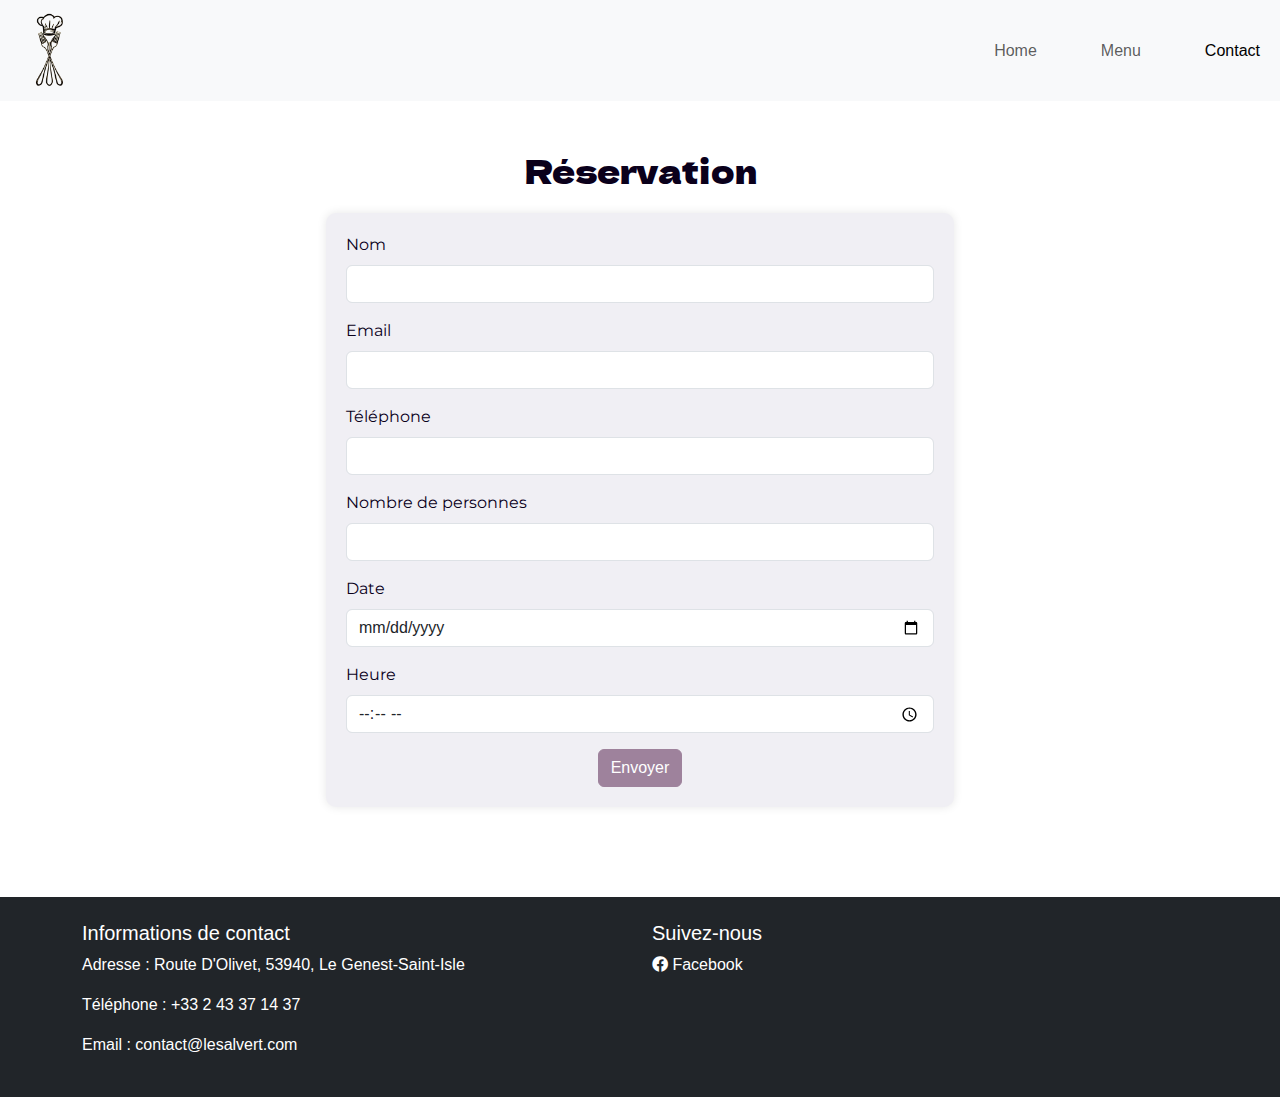
==== contact.html @ b1f61372 "contact page" ====
<!DOCTYPE html>
<html lang="fr">

<head>
    <meta charset="UTF-8">
    <meta name="viewport" content="width=device-width, initial-scale=1.0">
    <link rel="preconnect" href="https://fonts.googleapis.com">
    <link rel="preconnect" href="https://fonts.gstatic.com" crossorigin>
    <link
        href="https://fonts.googleapis.com/css2?family=Dela+Gothic+One&family=Montserrat:ital,wght@0,100..900;1,100..900&display=swap"
        rel="stylesheet">
    <title>Restaurant</title>
    <!-- Bootstrap CSS -->
    <link href="https://cdn.jsdelivr.net/npm/bootstrap@5.3.2/dist/css/bootstrap.min.css" rel="stylesheet">
    <!-- Bootstrap JavaScript Bundle with Popper -->
    <script src="https://cdn.jsdelivr.net/npm/bootstrap@5.3.2/dist/js/bootstrap.bundle.min.js"></script>
    <!-- Font Awesome -->
    <link rel="stylesheet" href="https://cdnjs.cloudflare.com/ajax/libs/font-awesome/5.15.4/css/all.min.css">
    <!-- CSS -->
    <link rel="stylesheet" href="contact.css">

</head>

<body>


    <nav class="navbar navbar-expand-lg bg-body-tertiary">
        <div class="container-fluid">
            <a class="navbar-brand" href="home.html"><img src="/Img/icon.png" alt="Logo" width="75" height="75"></a>
            <button class="navbar-toggler" type="button" data-bs-toggle="collapse"
                data-bs-target="#navbarSupportedContent" aria-controls="navbarSupportedContent" aria-expanded="false"
                aria-label="Toggle navigation">
                <span class="navbar-toggler-icon"></span>
            </button>
            <div class="collapse navbar-collapse" id="navbarSupportedContent">
                <ul class="navbar-nav d-flex justify-content-end w-100 gap-5 text-center">
                    <li class="nav-item">
                        <a class="nav-link " aria-current="page" href="home.html">Home</a>
                    </li>
                    <li class="nav-item">
                        <a class="nav-link " aria-current="page" href="menu.html">Menu</a>
                    </li>
                    <li class="nav-item">
                        <a class="nav-link active" aria-current="page" href="contact.html">Contact</a>
                    </li>


                </ul>
            </div>
        </div>
    </nav>

    <main>

        <div class="row justify-content-center">
            <div class="col-md-6">
                <h2 class="text-center mb-4">Réservation</h2>
                <form id="reservationForm">
                    <div class="mb-3">
                        <label for="nom" class="form-label">Nom</label>
                        <input type="text" class="form-control" id="nom" required>
                    </div>
                    <div class="mb-3">
                        <label for="email" class="form-label">Email</label>
                        <input type="email" class="form-control" id="email" required>
                    </div>
                    <div class="mb-3">
                        <label for="telephone" class="form-label">Téléphone</label>
                        <input type="tel" class="form-control" id="telephone" required>
                    </div>
                    <div class="mb-3">
                        <label for="nombrePersonnes" class="form-label">Nombre de personnes</label>
                        <input type="number" class="form-control" id="nombrePersonnes" min="1" required>
                    </div>
                    <div class="mb-3">
                        <label for="date" class="form-label">Date</label>
                        <input type="date" class="form-control" id="date" required>
                    </div>
                    <div class="mb-3">
                        <label for="heure" class="form-label">Heure</label>
                        <input type="time" class="form-control" id="heure" required>
                    </div>
                    <div class="text-center">
                        <button type="submit" class="btn btn-primary">Envoyer</button>
                    </div>
                </form>
            </div>
        </div>

        

        <footer class="bg-dark text-white py-4">
            <div class="container">
                <div class="row">
                    <div class="col-md-6">
                        <h5>Informations de contact</h5>
                        <p>Adresse : Route D'Olivet, 53940, Le Genest-Saint-Isle</p>
                        <p>Téléphone : +33 2 43 37 14 37</p>
                        <p>Email : contact@lesalvert.com</p>
                    </div>
                    <div class="col-md-6 text-md-right">
                        <h5>Suivez-nous</h5>
                        <a href="https://www.facebook.com/restaurantlesalvert" class="text-white mr-3"><i
                                class="fab fa-facebook"></i> Facebook</a>
                    </div>
                </div>
            </div>
        </footer>
    </main>
</body>

<!-- JavaScript -->
<script src="contact.js"></script>

</html>
---- contact.css ----
:root {
    --primary-color: #0A001B;
    --secondary-color: #F0EFF4;
    --third-color: #9E829C;
    --primary-font: "Dela Gothic One", serif;
    --secondary-font: "Montserrat", sans-serif;
}

body, html {
    font-family: Arial, sans-serif;
}

.bg-cover {
    background-size: cover;
    background-position: center;
    color: white;
    text-shadow: 2px 2px 4px rgba(0, 0, 0, 0.5);
}

main {
    margin-top: 50px;
}

h2 {
    font-family: var(--primary-font);
    color: var(--primary-color);
}

form {
    background-color: var(--secondary-color);
    padding: 20px;
    border-radius: 10px;
    box-shadow: 0 0 10px rgba(0, 0, 0, 0.1);
}

.form-label {
    font-family: var(--secondary-font);
    color: var(--primary-color);
}

.btn-primary {
    background-color: var(--third-color);
    border-color: var(--third-color);
}

.btn-primary:hover {
    background-color: darken(var(--third-color), 10%);
    border-color: darken(var(--third-color), 10%);
}


footer {
    margin-top: 10vh;
    background-color: #343a40;
}

footer a {
    color: white;
    text-decoration: none;
}

footer a:hover {
    text-decoration: underline;
}
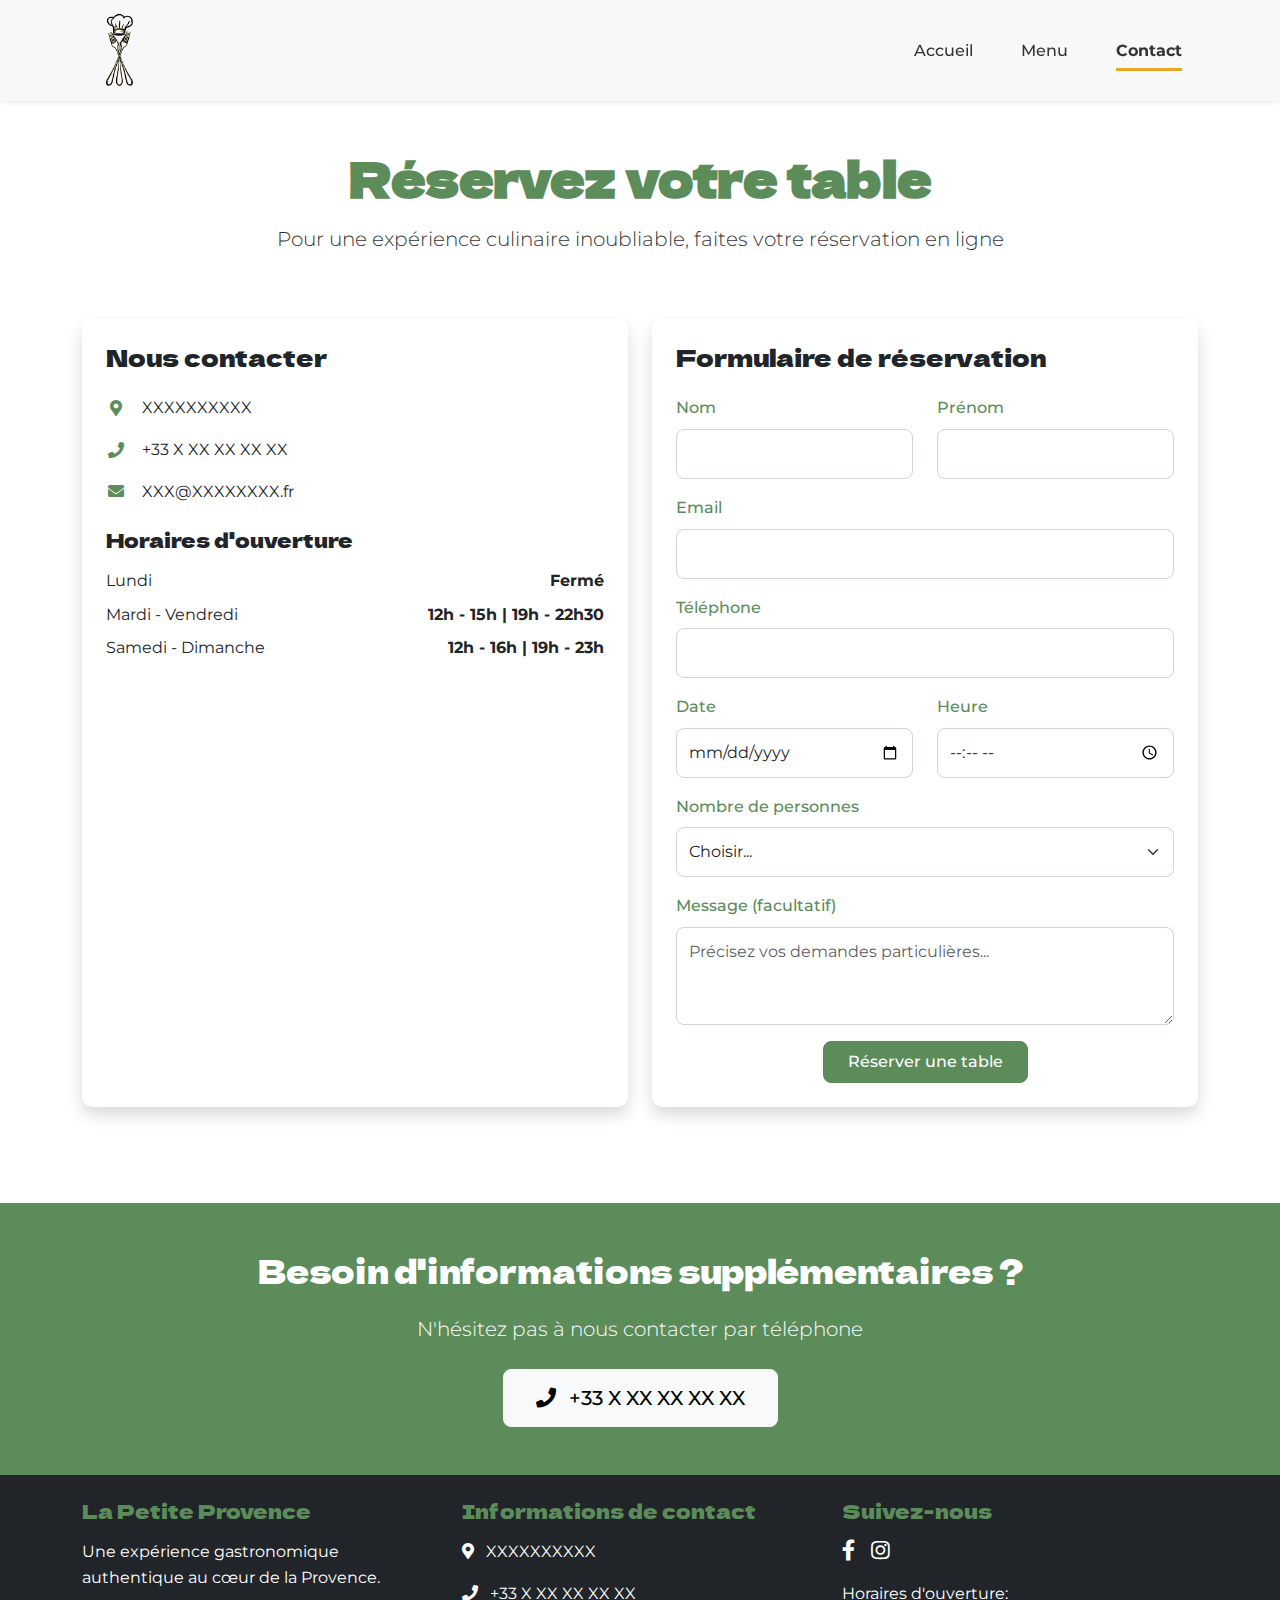
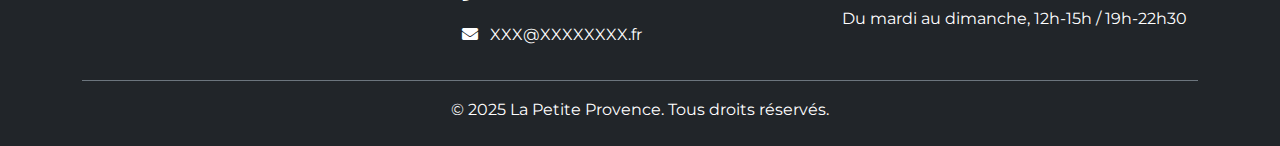
==== commit 70f4990a: "remove unused CSS files and add animation functionality" ====
--- a/contact.html
+++ b/contact.html
@@ -9,7 +9,7 @@
     <link
         href="https://fonts.googleapis.com/css2?family=Dela+Gothic+One&family=Montserrat:ital,wght@0,100..900;1,100..900&display=swap"
         rel="stylesheet">
-    <title>Restaurant</title>
+    <title>La Petite Provence - Contact</title>
     <!-- Bootstrap CSS -->
     <link href="https://cdn.jsdelivr.net/npm/bootstrap@5.3.2/dist/css/bootstrap.min.css" rel="stylesheet">
     <!-- Bootstrap JavaScript Bundle with Popper -->
@@ -17,99 +17,188 @@
     <!-- Font Awesome -->
     <link rel="stylesheet" href="https://cdnjs.cloudflare.com/ajax/libs/font-awesome/5.15.4/css/all.min.css">
     <!-- CSS -->
-    <link rel="stylesheet" href="contact.css">
-
+    <link rel="stylesheet" href="styles.css">
 </head>
 
 <body>
-
-
-    <nav class="navbar navbar-expand-lg bg-body-tertiary">
-        <div class="container-fluid">
-            <a class="navbar-brand" href="home.html"><img src="/Img/icon.png" alt="Logo" width="75" height="75"></a>
+    <nav class="navbar navbar-expand-lg navbar-light bg-light sticky-top shadow-sm">
+        <div class="container">
+            <a class="navbar-brand" href="index.html"><img src="/Img/icon.png" alt="Logo" width="75" height="75"></a>
             <button class="navbar-toggler" type="button" data-bs-toggle="collapse"
                 data-bs-target="#navbarSupportedContent" aria-controls="navbarSupportedContent" aria-expanded="false"
                 aria-label="Toggle navigation">
                 <span class="navbar-toggler-icon"></span>
             </button>
             <div class="collapse navbar-collapse" id="navbarSupportedContent">
-                <ul class="navbar-nav d-flex justify-content-end w-100 gap-5 text-center">
+                <ul class="navbar-nav ms-auto mb-2 mb-lg-0 gap-3">
                     <li class="nav-item">
-                        <a class="nav-link " aria-current="page" href="home.html">Home</a>
+                        <a class="nav-link" href="index.html">Accueil</a>
                     </li>
                     <li class="nav-item">
-                        <a class="nav-link " aria-current="page" href="menu.html">Menu</a>
+                        <a class="nav-link" href="menu.html">Menu</a>
                     </li>
                     <li class="nav-item">
-                        <a class="nav-link active" aria-current="page" href="contact.html">Contact</a>
+                        <a class="nav-link active fw-bold" aria-current="page" href="contact.html">Contact</a>
                     </li>
-
-
                 </ul>
             </div>
         </div>
     </nav>
 
     <main>
-
-        <div class="row justify-content-center">
-            <div class="col-md-6">
-                <h2 class="text-center mb-4">Réservation</h2>
-                <form id="reservationForm">
-                    <div class="mb-3">
-                        <label for="nom" class="form-label">Nom</label>
-                        <input type="text" class="form-control" id="nom" required>
-                    </div>
-                    <div class="mb-3">
-                        <label for="email" class="form-label">Email</label>
-                        <input type="email" class="form-control" id="email" required>
-                    </div>
-                    <div class="mb-3">
-                        <label for="telephone" class="form-label">Téléphone</label>
-                        <input type="tel" class="form-control" id="telephone" required>
-                    </div>
-                    <div class="mb-3">
-                        <label for="nombrePersonnes" class="form-label">Nombre de personnes</label>
-                        <input type="number" class="form-control" id="nombrePersonnes" min="1" required>
-                    </div>
-                    <div class="mb-3">
-                        <label for="date" class="form-label">Date</label>
-                        <input type="date" class="form-control" id="date" required>
-                    </div>
-                    <div class="mb-3">
-                        <label for="heure" class="form-label">Heure</label>
-                        <input type="time" class="form-control" id="heure" required>
-                    </div>
-                    <div class="text-center">
-                        <button type="submit" class="btn btn-primary">Envoyer</button>
-                    </div>
-                </form>
+        <div class="container py-5">
+            <div class="row mb-5 justify-content-center">
+                <div class="col-lg-8 text-center">
+                    <h1 class="display-5 fw-bold mb-3">Réservez votre table</h1>
+                    <p class="lead">Pour une expérience culinaire inoubliable, faites votre réservation en ligne</p>
+                </div>
+            </div>
+
+            <div class="row mb-5">
+                <div class="col-lg-6 mb-4 mb-lg-0">
+                    <div class="card border-0 shadow h-100">
+                        <div class="card-body p-4">
+                            <h2 class="h4 mb-4">Nous contacter</h2>
+                            <ul class="list-unstyled">
+                                <li class="mb-3 d-flex align-items-center">
+                                    <i class="fas fa-map-marker-alt text-primary me-3 fa-fw"></i>
+                                    <span>XXXXXXXXXX</span>
+                                </li>
+                                <li class="mb-3 d-flex align-items-center">
+                                    <i class="fas fa-phone text-primary me-3 fa-fw"></i>
+                                    <span>+33 X XX XX XX XX</span>
+                                </li>
+                                <li class="mb-3 d-flex align-items-center">
+                                    <i class="fas fa-envelope text-primary me-3 fa-fw"></i>
+                                    <span>XXX@XXXXXXXX.fr</span>
+                                </li>
+                            </ul>
+                            
+                            <h3 class="h5 mb-3 mt-4">Horaires d'ouverture</h3>
+                            <ul class="list-unstyled">
+                                <li class="mb-2 d-flex justify-content-between">
+                                    <span>Lundi</span>
+                                    <span class="fw-bold">Fermé</span>
+                                </li>
+                                <li class="mb-2 d-flex justify-content-between">
+                                    <span>Mardi - Vendredi</span>
+                                    <span class="fw-bold">12h - 15h | 19h - 22h30</span>
+                                </li>
+                                <li class="mb-2 d-flex justify-content-between">
+                                    <span>Samedi - Dimanche</span>
+                                    <span class="fw-bold">12h - 16h | 19h - 23h</span>
+                                </li>
+                            </ul>
+                            
+                            <div class="mt-4">
+                                <iframe src="https://www.google.com/maps/embed?pb=!1m18!1m12!1m3!1d2890.8842706758356!2d5.447183315048697!3d43.52963566780557!2m3!1f0!2f0!3f0!3m2!1i1024!2i768!4f13.1!3m3!1m2!1s0x12c98da304b91259%3A0x5cb953bec8b9ea11!2sAix-en-Provence%2C%20France!5e0!3m2!1sfr!2sfr!4v1617273845268!5m2!1sfr!2sfr" width="100%" height="200" style="border:0;" allowfullscreen="" loading="lazy"></iframe>
+                            </div>
+                        </div>
+                    </div>
+                </div>
+                
+                <div class="col-lg-6">
+                    <div class="card border-0 shadow">
+                        <div class="card-body p-4">
+                            <h2 class="h4 mb-4">Formulaire de réservation</h2>
+                            <form id="reservationForm">
+                                <div class="row">
+                                    <div class="col-md-6 mb-3">
+                                        <label for="nom" class="form-label">Nom</label>
+                                        <input type="text" class="form-control" id="nom" required>
+                                    </div>
+                                    <div class="col-md-6 mb-3">
+                                        <label for="prenom" class="form-label">Prénom</label>
+                                        <input type="text" class="form-control" id="prenom" required>
+                                    </div>
+                                </div>
+                                <div class="mb-3">
+                                    <label for="email" class="form-label">Email</label>
+                                    <input type="email" class="form-control" id="email" required>
+                                </div>
+                                <div class="mb-3">
+                                    <label for="telephone" class="form-label">Téléphone</label>
+                                    <input type="tel" class="form-control" id="telephone" required>
+                                </div>
+                                <div class="row">
+                                    <div class="col-md-6 mb-3">
+                                        <label for="date" class="form-label">Date</label>
+                                        <input type="date" class="form-control" id="date" required>
+                                    </div>
+                                    <div class="col-md-6 mb-3">
+                                        <label for="heure" class="form-label">Heure</label>
+                                        <input type="time" class="form-control" id="heure" required>
+                                    </div>
+                                </div>
+                                <div class="mb-3">
+                                    <label for="nombrePersonnes" class="form-label">Nombre de personnes</label>
+                                    <select class="form-select" id="nombrePersonnes" required>
+                                        <option value="" selected disabled>Choisir...</option>
+                                        <option value="1">1 personne</option>
+                                        <option value="2">2 personnes</option>
+                                        <option value="3">3 personnes</option>
+                                        <option value="4">4 personnes</option>
+                                        <option value="5">5 personnes</option>
+                                        <option value="6">6 personnes</option>
+                                        <option value="7+">7 personnes ou plus</option>
+                                    </select>
+                                </div>
+                                <div class="mb-3">
+                                    <label for="message" class="form-label">Message (facultatif)</label>
+                                    <textarea class="form-control" id="message" rows="3" placeholder="Précisez vos demandes particulières..."></textarea>
+                                </div>
+                                <div class="text-center">
+                                    <button type="submit" class="btn btn-primary px-4 py-2">Réserver une table</button>
+                                </div>
+                            </form>
+                        </div>
+                    </div>
+                </div>
             </div>
         </div>
 
-        
+        <section class="cta py-5 bg-primary text-white">
+            <div class="container text-center">
+                <h2 class="mb-4">Besoin d'informations supplémentaires ?</h2>
+                <p class="lead mb-4">N'hésitez pas à nous contacter par téléphone</p>
+                <a href="tel:+33492582341" class="btn btn-light btn-lg"><i class="fas fa-phone me-2"></i> +33 X XX XX XX XX</a>
+            </div>
+        </section>
 
         <footer class="bg-dark text-white py-4">
             <div class="container">
                 <div class="row">
-                    <div class="col-md-6">
-                        <h5>Informations de contact</h5>
-                        <p>Adresse : Route D'Olivet, 53940, Le Genest-Saint-Isle</p>
-                        <p>Téléphone : +33 2 43 37 14 37</p>
-                        <p>Email : contact@lesalvert.com</p>
-                    </div>
-                    <div class="col-md-6 text-md-right">
-                        <h5>Suivez-nous</h5>
-                        <a href="https://www.facebook.com/restaurantlesalvert" class="text-white mr-3"><i
-                                class="fab fa-facebook"></i> Facebook</a>
-                    </div>
+                    <div class="col-md-4 mb-3">
+                        <h5 class="mb-3">La Petite Provence</h5>
+                        <p>Une expérience gastronomique authentique au cœur de la Provence.</p>
+                    </div>
+                    <div class="col-md-4 mb-3">
+                        <h5 class="mb-3">Informations de contact</h5>
+                        <p><i class="fas fa-map-marker-alt me-2"></i> XXXXXXXXXX</p>
+                        <p><i class="fas fa-phone me-2"></i> +33 X XX XX XX XX</p>
+                        <p><i class="fas fa-envelope me-2"></i> XXX@XXXXXXXX.fr</p>
+                    </div>
+                    <div class="col-md-4 mb-3">
+                        <h5 class="mb-3">Suivez-nous</h5>
+                        <div class="d-flex gap-3">
+                            <a href="https://www.facebook.com" class="text-white"><i class="fab fa-facebook-f fa-lg"></i></a>
+                            <a href="https://www.instagram.com" class="text-white"><i class="fab fa-instagram fa-lg"></i></a>
+                            <a href="https://www.tripadvisor.fr" class="text-white"><i class="fab fa-tripadvisor fa-lg"></i></a>
+                        </div>
+                        <div class="mt-3">
+                            <p>Horaires d'ouverture:<br>Du mardi au dimanche, 12h-15h / 19h-22h30</p>
+                        </div>
+                    </div>
+                </div>
+                <div class="text-center pt-3 border-top border-secondary">
+                    <p class="mb-0">&copy; 2025 La Petite Provence. Tous droits réservés.</p>
                 </div>
             </div>
         </footer>
     </main>
+
+    <!-- JavaScript -->
+    <script src="contact.js"></script>
 </body>
 
-<!-- JavaScript -->
-<script src="contact.js"></script>
-
 </html>--- a/styles.css
+++ b/styles.css
@@ -0,0 +1,271 @@
+:root {
+    /* Nouvelles couleurs plus provençales */
+    --primary-color: #5B8C5A;    /* Vert olive provençal */
+    --secondary-color: #F9F1E6;  /* Crème légèrement plus chaud */
+    --accent-color: #E6A522;     /* Or/jaune plus chaleureux */
+    --text-color: #333333;       /* Garde le même gris foncé */
+    --white-color: #FFFFFF;
+    --gray-bg: #F8F8F8;
+    --dark-bg: #2E4532;          /* Vert foncé pour le footer */
+    --primary-font: "Dela Gothic One", serif;
+    --secondary-font: "Montserrat", sans-serif;
+    --shadow-sm: 0 4px 6px rgba(0, 0, 0, 0.1);
+    --shadow-md: 0 10px 15px rgba(0, 0, 0, 0.15);
+    --transition: all 0.3s ease;
+}
+
+/* Base styles */
+body {
+    font-family: var(--secondary-font);
+    line-height: 1.6;
+    color: var(--text-color);
+}
+
+h1, h2, h3, h4, h5, h6 {
+    font-family: var(--primary-font);
+    color: var(--primary-color);
+}
+
+/* Navigation */
+.navbar {
+    padding: 0.5rem 0;
+    background-color: var(--white-color) !important;
+}
+
+.navbar-brand img {
+    transition: var(--transition);
+}
+
+.navbar-brand img:hover {
+    transform: scale(1.05);
+}
+
+.nav-link {
+    font-weight: 500;
+    color: var(--text-color) !important;
+    padding: 0.5rem 1rem !important;
+    transition: var(--transition);
+}
+
+.nav-link:hover {
+    color: var(--accent-color) !important;
+}
+
+.nav-link.active {
+    font-weight: 700 !important;
+    position: relative;
+}
+
+.nav-link.active:after {
+    content: '';
+    position: absolute;
+    bottom: 0;
+    left: 1rem;
+    right: 1rem;
+    height: 3px;
+    background-color: var(--accent-color);
+}
+
+/* Hero section */
+.hero-section {
+    height: 80vh;
+    background-size: cover;
+    background-position: center;
+    display: flex;
+    align-items: center;
+    justify-content: center;
+}
+
+.bannertext {
+    background-color: rgba(0, 0, 0, 0.6);
+    border-radius: 10px;
+    backdrop-filter: blur(5px);
+    color: var(--white-color);
+    padding: 2rem !important;
+}
+
+.slogan {
+    font-style: italic;
+    margin-bottom: 1.5rem;
+}
+
+/* Cards and content */
+.card {
+    border: none;
+    border-radius: 10px;
+    box-shadow: var(--shadow-sm);
+    transition: var(--transition);
+    overflow: hidden;
+    height: 100%;
+}
+
+.card:hover {
+    transform: translateY(-5px);
+    box-shadow: var(--shadow-md);
+}
+
+.card-img-top {
+    height: 200px;
+    object-fit: cover;
+}
+
+.badge {
+    padding: 0.5rem 0.8rem;
+    font-weight: 500;
+}
+
+/* Tabs */
+.nav-tabs .nav-link {
+    color: var(--primary-color);
+    font-weight: 500;
+    padding: 12px 25px;
+    border: none;
+    border-bottom: 3px solid transparent;
+    transition: var(--transition);
+}
+
+.nav-tabs .nav-link.active {
+    color: var(--primary-color);
+    border-bottom: 3px solid var(--accent-color);
+    font-weight: 600;
+    background: transparent;
+}
+
+.nav-tabs .nav-link:hover {
+    border-color: transparent;
+    border-bottom: 3px solid var(--accent-color);
+}
+
+/* Forms */
+.form-control, .form-select {
+    padding: 12px;
+    border: 1px solid #ced4da;
+    border-radius: 8px;
+}
+
+.form-control:focus, .form-select:focus {
+    border-color: var(--accent-color);
+    box-shadow: 0 0 0 0.25rem rgba(183, 153, 13, 0.25);
+}
+
+.form-label {
+    font-weight: 500;
+    color: var(--primary-color);
+    margin-bottom: 0.5rem;
+}
+
+/* Buttons */
+.btn {
+    padding: 0.6rem 1.5rem;
+    border-radius: 8px;
+    font-weight: 500;
+    transition: var(--transition);
+}
+
+.btn-lg {
+    padding: 0.8rem 2rem;
+}
+
+.btn-primary {
+    background-color: var(--primary-color);
+    border-color: var(--primary-color);
+}
+
+.btn-primary:hover, .btn-primary:focus {
+    background-color: var(--accent-color);
+    border-color: var(--accent-color);
+}
+
+.btn-outline-light:hover {
+    color: var(--primary-color);
+}
+
+/* Testimonials */
+.testimonials .carousel-control-prev-icon,
+.testimonials .carousel-control-next-icon {
+    padding: 1.5rem;
+}
+
+/* Colors */
+.bg-primary {
+    background-color: var(--primary-color) !important;
+}
+
+.bg-light {
+    background-color: var(--gray-bg) !important;
+}
+
+.bg-success {
+    background-color: var(--accent-color) !important;
+}
+
+.text-primary {
+    color: var(--primary-color) !important;
+}
+
+/* Footer */
+footer {
+    background-color: var(--dark-bg);
+    color: var(--white-color);
+}
+
+footer a {
+    color: var(--white-color);
+    text-decoration: none;
+    transition: var(--transition);
+}
+
+footer a:hover {
+    color: var(--accent-color) !important;
+    text-decoration: none;
+}
+
+/* Media queries */
+@media (max-width: 768px) {
+    .hero-section {
+        height: 60vh;
+    }
+    
+    .bannertext {
+        padding: 1rem !important;
+    }
+    
+    .bannertext h1 {
+        font-size: 1.8rem;
+    }
+    
+    .bannertext p {
+        font-size: 1rem;
+    }
+    
+    .nav-tabs .nav-link {
+        padding: 10px 15px;
+        font-size: 0.9rem;
+    }
+    
+    .card-img-top {
+        height: 180px;
+    }
+}
+
+/* Animations */
+.fade-in {
+    opacity: 0;
+    transform: translateY(20px);
+    transition: opacity 0.6s ease, transform 0.6s ease;
+}
+
+.fade-in.visible {
+    opacity: 1;
+    transform: translateY(0);
+}
+
+.navbar-scrolled {
+    padding: 0.3rem 0 !important;
+    box-shadow: 0 4px 10px rgba(0, 0, 0, 0.1) !important;
+}
+
+/* Corrections pour la section CTA */
+.cta h1, .cta h2, .cta h3, .cta h4, .cta h5, .cta h6 {
+    color: var(--white-color); /* Force les titres en blanc dans cette section */
+}